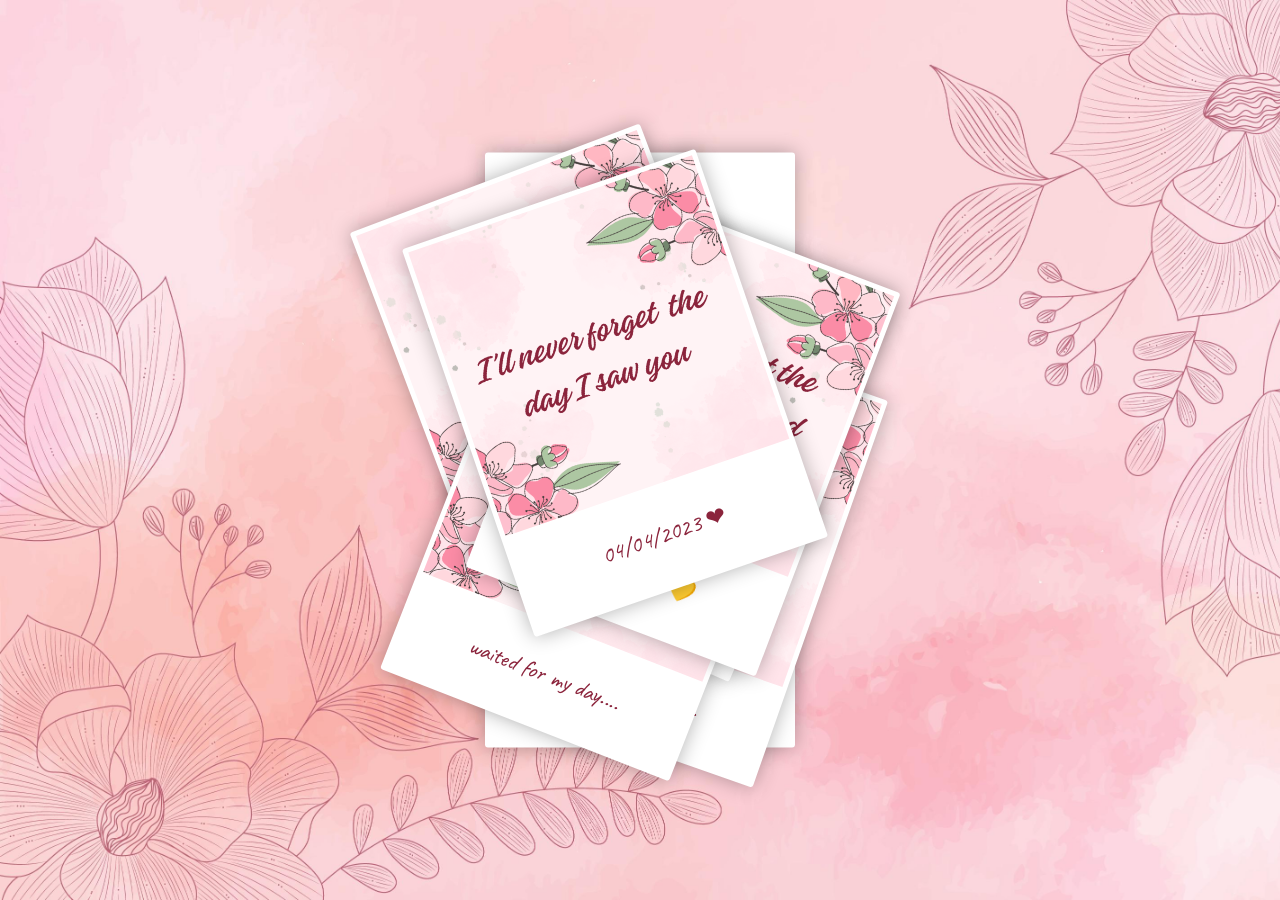
==== index.html @ fdab0eec "Add files via upload" ====
<!DOCTYPE html>
<html lang="en" >
<head>
  <meta charset="UTF-8">
  <title>My</title>
  <link rel="stylesheet" href="./style.css">

</head>
<body>
<!-- partial:index.partial.html -->
<div class="Container">
  <!-- last card -->
  <div class="Picture-video" id="video">
    <iframe class="Picture-img-video" width="300" height="480"  src="video/my.mp4" frameborder="0" allowfullscreen></iframe>
    <div class="Picture-note-video"><span>My Love❤❤</span></div>
  </div>
  <!-- other cards -->
  <div class="Picture">
    <img class="Picture-img" src="images/6.png" alt="" />
    <div class="Picture-note"><span>🥰</span></div>
  </div>
  <div class="Picture">
    <img class="Picture-img" src="images/5.png" alt="" />
    <div class="Picture-note"><span>my 👀</span></div>
  </div>
  <div class="Picture">
    <img class="Picture-img" src="images/4.png" alt="" />
    <div class="Picture-note"><span>92/150 bpm 💓....</span></div>
  </div>

  <div class="Picture">
    <img class="Picture-img" src="images/3.png" alt="" />
    <div class="Picture-note"><span>keep Smiling🤗....</span></div>
  </div>
  <div class="Picture">
    <img class="Picture-img" src="images/7.png" alt="" />
    <div class="Picture-note"><span>waited for my day....</span></div>
  </div>
  <div class="Picture">
    <img class="Picture-img" src="images/2.png" alt="" />
    <div class="Picture-note"><span>06/06/2024 💛</span></div>
  </div>
  <div class="Picture">
    <img class="Picture-img" src="images/1.png" alt="" />
    <div class="Picture-note"><span>04/04/2023 ❤</span></div>
  </div>
</div>
<!-- partial -->
  <script  src="./script.js"></script>

</body>
</html>
---- style.css ----
@import url("https://fonts.googleapis.com/css2?family=Caveat");

.Container {
  position: absolute;
  top: 50%;
  left: 50%;
}

.Picture {
  display: inline-block;
  position: absolute;
  top: 0;
  left: 0;
  border: 5px solid #fff;
  border-radius: 3px;
  background: #fff;
  color: #8B243C;
  box-shadow: 0 0 20px rgba(0, 0, 0, 0.3);
  transform: translate(-50%, -50%);
  user-select: none;
  cursor: pointer;
}
.Picture-video {
  display: inline-block;
  position: absolute;
  top: 0;
  left: 0;
  border: 5px solid #fff;
  border-radius: 3px;
  background: #fff;
  color: #8B243C;
  box-shadow: 0 0 20px rgba(0, 0, 0, 0.3);
  transform: translate(-50%, -50%);
  user-select: none;
  cursor: pointer;
}
.Picture-img {
  display: block;
  width: 300px;
  height: 300px;
  pointer-events: none;
}

.Picture-note {
  display: flex;
  align-items: center;
  justify-content: center;
  width: 300px;
  height: 100px;
  padding: 12px 24px;
  font-size: 1.5rem;
  text-align: center;
}
.Picture-note-video {
  display: flex;
  align-items: center;
  justify-content: center;
  width: 300px;
  height: 100px;
  padding: 12px 24px;
  font-size: 1.5rem;
  text-align: center;
}

.Network {
  display: inline-block;
  padding: 0 5px;
}
.Network-video {
  display: inline-block;
  padding: 0 5px;
}

.Network img {
  width: 1.5rem;
  aspect-ratio: 1 / 1;
  vertical-align: middle;
}

.Network-video img {
  width: 1.5rem;
  aspect-ratio: 1 / 1;
  vertical-align: middle;
}
/* --------------------- */
/* Other styles          */
/* --------------------- */

* {
  box-sizing: border-box;
}

body {
  margin: 0;
  font-family: 'Caveat', serif;
  overflow: hidden;
  background: url(images/5044561.jpg);
  background-repeat: no-repeat;
  background-attachment: fixed;
  background-size: cover;
}
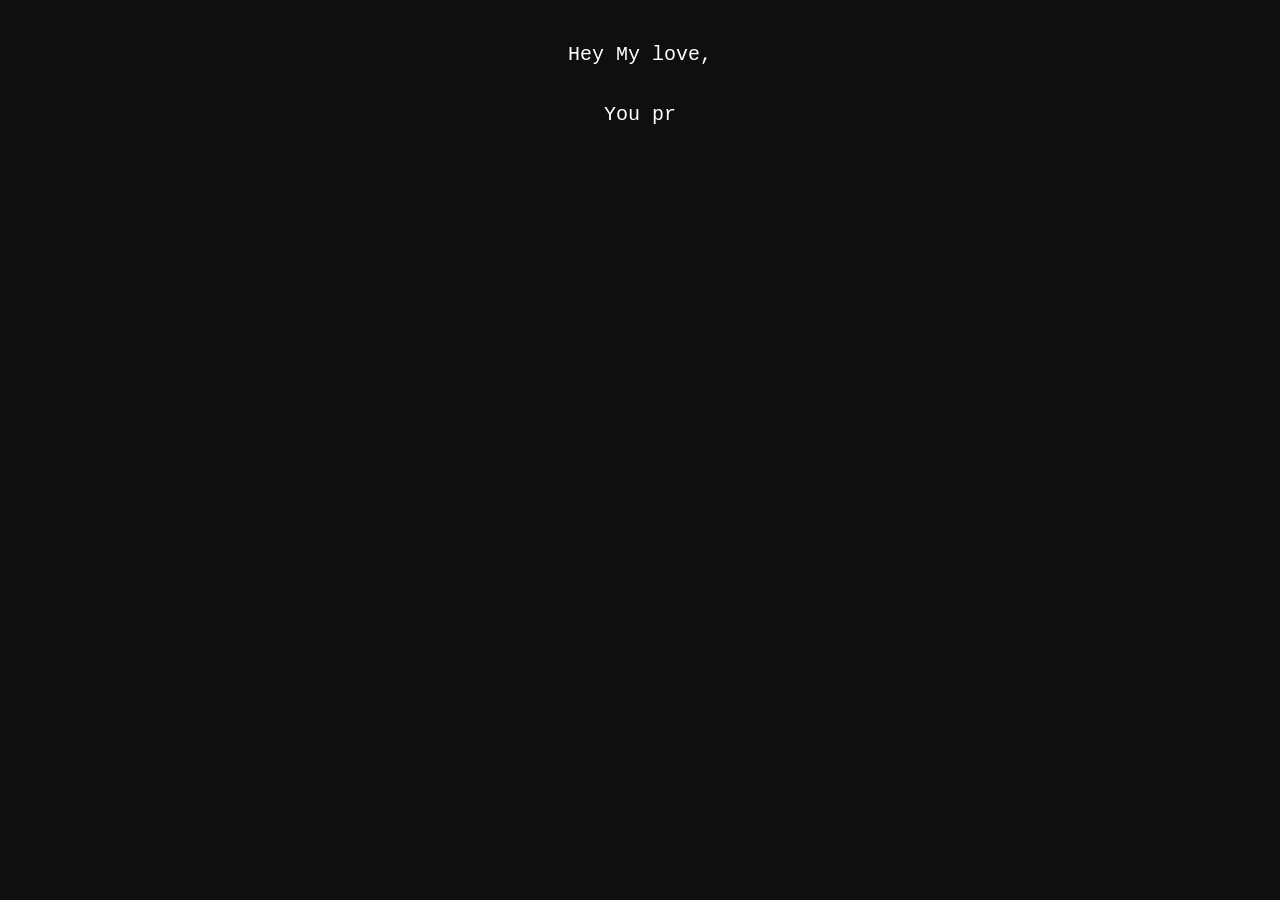
==== commit 51a7ebe6: "Rename index1.html to index.html" ====
--- a/index.html
+++ b/index.html
@@ -1,52 +1,116 @@
 <!DOCTYPE html>
-<html lang="en" >
+<html>
 <head>
-  <meta charset="UTF-8">
-  <title>My</title>
-  <link rel="stylesheet" href="./style.css">
+  <style>
+    body {
+      background-color: #0f0f0f;
+      color: white;
+      overflow: hidden;
+      margin: 0;
+      padding: 0;
+      text-align: center;
+    }
 
+    #text1 {
+      margin: 20px auto;
+      font-family: monospace;
+      font-size: 20px;
+      white-space: pre-wrap;
+      padding: 20px;
+      position: relative;
+      z-index: 10;
+      line-height: 1.5;
+    }
+
+    .heart {
+      position: absolute;
+      color: red;
+      animation: floatUp 4s linear infinite;
+      font-size: 24px;
+      opacity: 0;
+    }
+
+    @keyframes floatUp {
+      0% {
+        transform: translateY(0);
+        opacity: 0;
+      }
+      10% {
+        opacity: 1;
+      }
+      100% {
+        transform: translateY(-1000px);
+        opacity: 0;
+      }
+    }
+
+    #myButton {
+      display: none;
+      margin-top: 20px;
+      padding: 10px 20px;
+      font-size: 18px;
+      background-color: #B24592;
+      border: none;
+      border-radius: 50px;
+      color: white;
+      cursor: pointer;
+      transition: 0.3s;
+    }
+
+    #myButton:hover {
+      background-color: #f15f79;
+    }
+  </style>
 </head>
 <body>
-<!-- partial:index.partial.html -->
-<div class="Container">
-  <!-- last card -->
-  <div class="Picture-video" id="video">
-    <iframe class="Picture-img-video" width="300" height="480"  src="video/my.mp4" frameborder="0" allowfullscreen></iframe>
-    <div class="Picture-note-video"><span>My Love❤❤</span></div>
-  </div>
-  <!-- other cards -->
-  <div class="Picture">
-    <img class="Picture-img" src="images/6.png" alt="" />
-    <div class="Picture-note"><span>🥰</span></div>
-  </div>
-  <div class="Picture">
-    <img class="Picture-img" src="images/5.png" alt="" />
-    <div class="Picture-note"><span>my 👀</span></div>
-  </div>
-  <div class="Picture">
-    <img class="Picture-img" src="images/4.png" alt="" />
-    <div class="Picture-note"><span>92/150 bpm 💓....</span></div>
-  </div>
 
-  <div class="Picture">
-    <img class="Picture-img" src="images/3.png" alt="" />
-    <div class="Picture-note"><span>keep Smiling🤗....</span></div>
-  </div>
-  <div class="Picture">
-    <img class="Picture-img" src="images/7.png" alt="" />
-    <div class="Picture-note"><span>waited for my day....</span></div>
-  </div>
-  <div class="Picture">
-    <img class="Picture-img" src="images/2.png" alt="" />
-    <div class="Picture-note"><span>06/06/2024 💛</span></div>
-  </div>
-  <div class="Picture">
-    <img class="Picture-img" src="images/1.png" alt="" />
-    <div class="Picture-note"><span>04/04/2023 ❤</span></div>
-  </div>
-</div>
-<!-- partial -->
-  <script  src="./script.js"></script>
+<div id="text1"></div>
+<button onclick="navigateToPage()" id="myButton">Surprise ❤️</button>
+
+<script>
+  var i = 0;
+  var txt1 = `Hey My love,[br]
+You probably know that I like you, and I\'m sure if I confessed, you wouldn\'t choose me, and that\'s completely okay.[br]
+You know, the first time I saw you, it wasn\'t love at first sight. But as time passes by, I began to notice you. Every little detail, slowly but surely, showed me that you were exactly the girl I am looking for. When I come to college my first priority is to search you, the moment I see it will become a happiest day in life. And I can\'t forget the day we started talking, it\'s an unforgettable moment in my life. I know if confess you will not agree.[br]
+But with 0.00001% hope tho adugutunna oka chance istava jivithantham gundelo pettukoni chuskunta❤️.[br]
+Maybe I won\'t be the one you choose, but I just wanted you to know that I see you and I think that\'s beautiful. I\'ll be here, quietly supporting you, no matter what.❤️❤️`;
+
+  var speed = 50;
+
+  function typeWriter() {
+    if (i < txt1.length) {
+      if (txt1.substr(i, 4) === '[br]') {
+        document.getElementById("text1").innerHTML += "<br>";
+        i += 4;
+      } else {
+        document.getElementById("text1").innerHTML += txt1.charAt(i);
+        i++;
+      }
+      setTimeout(typeWriter, speed);
+    } else {
+      document.getElementById("myButton").style.display = "inline-block";
+    }
+  }
+
+  function navigateToPage() {
+    window.location.href = "surprise.html";  // <-- Put your target HTML page here
+  }
+
+  typeWriter();
+
+  setInterval(function() {
+    var heart = document.createElement("div");
+    heart.classList.add("heart");
+    heart.innerHTML = "❤️";
+    heart.style.left = Math.random() * window.innerWidth + "px";
+    heart.style.fontSize = (Math.random() * 20 + 20) + "px";
+    document.body.appendChild(heart);
+
+    setTimeout(function() {
+      heart.remove();
+    }, 4000);
+  }, 500);
+</script>
 
 </body>
 </html>
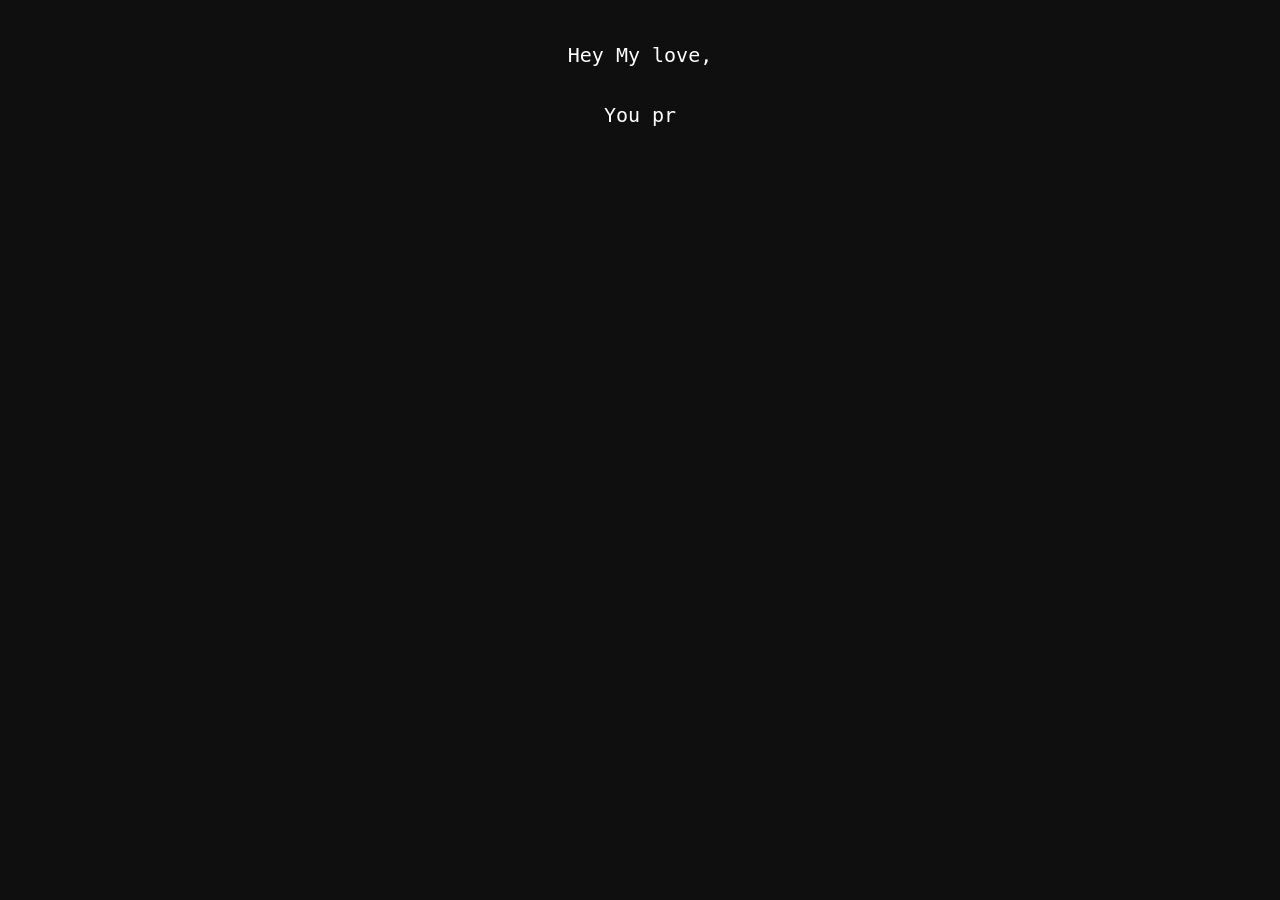
==== commit 743c7be9: "Update index.html" ====
--- a/index.html
+++ b/index.html
@@ -45,21 +45,25 @@
     }
 
     #myButton {
-      display: none;
-      margin-top: 20px;
-      padding: 10px 20px;
-      font-size: 18px;
-      background-color: #B24592;
-      border: none;
-      border-radius: 50px;
-      color: white;
-      cursor: pointer;
-      transition: 0.3s;
-    }
+  display: none;
+  padding: 15px 60px;
+  font-size: 20px;
+  color: white;
+  background-color: #B24592;  /* Purple color */
+  border: 4px solid black;
+  border-radius: 50px;        /* Fully rounded */
+  outline: 2px solid #B24592; /* Extra purple outline to simulate inner stroke */
+  box-shadow: 0 0 0 3px black; /* Outer black outline */
+  cursor: pointer;
+  transition: transform 0.3s;
+}
 
-    #myButton:hover {
-      background-color: #f15f79;
-    }
+#myButton:hover {
+  transform: scale(1.05);
+  background-color: #f15f79;
+  outline: 2px solid #f15f79;
+}
+
   </style>
 </head>
 <body>
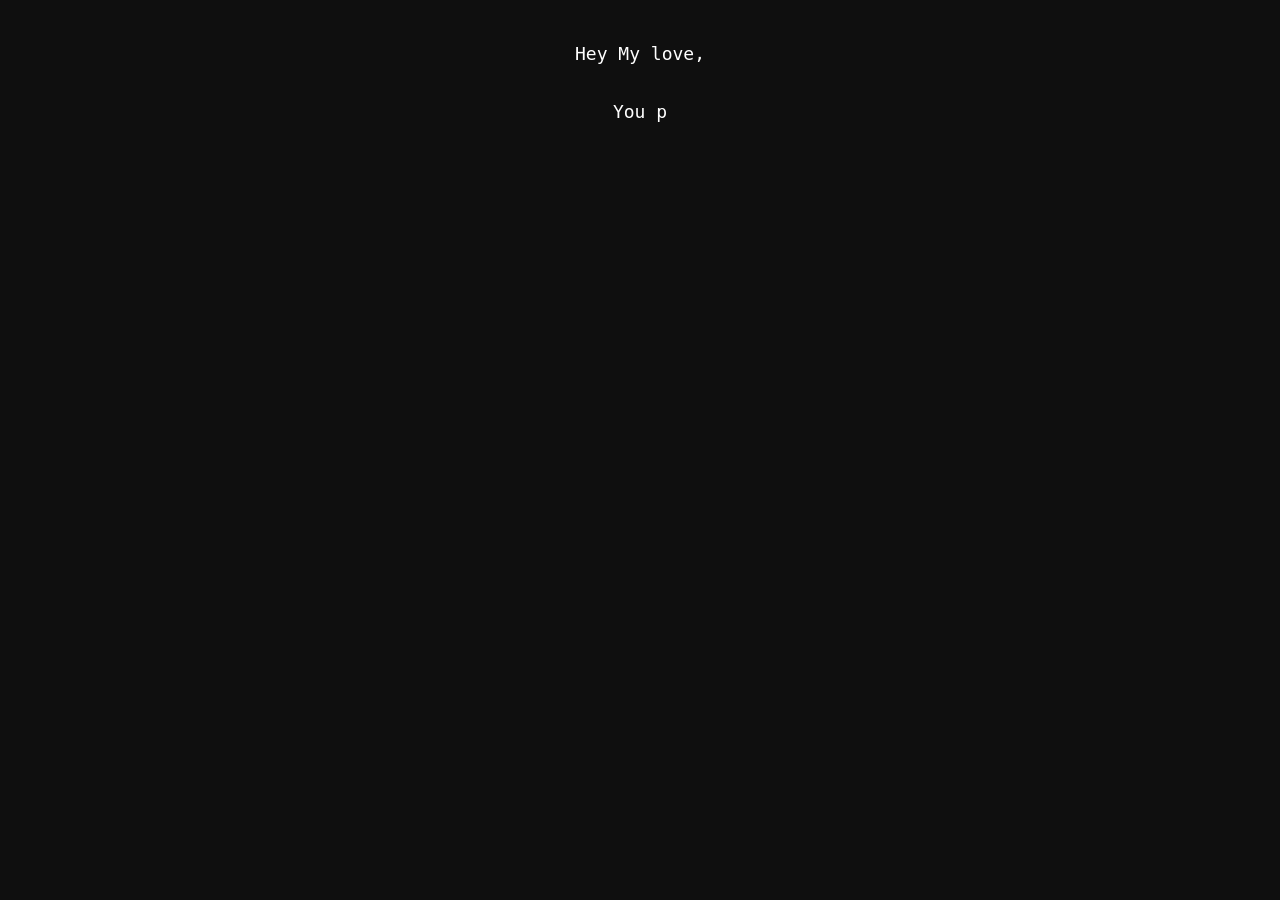
==== commit a8fa0d41: "Update index.html" ====
--- a/index.html
+++ b/index.html
@@ -1,33 +1,34 @@
 <!DOCTYPE html>
 <html>
 <head>
+  <meta name="viewport" content="width=device-width, initial-scale=1.0">
   <style>
     body {
       background-color: #0f0f0f;
       color: white;
-      overflow: hidden;
       margin: 0;
       padding: 0;
       text-align: center;
+      font-family: monospace;
+      overflow-x: hidden;
     }
 
     #text1 {
       margin: 20px auto;
-      font-family: monospace;
-      font-size: 20px;
+      font-size: 18px;
       white-space: pre-wrap;
       padding: 20px;
-      position: relative;
-      z-index: 10;
-      line-height: 1.5;
+      line-height: 1.6;
+      max-width: 90%;
     }
 
     .heart {
-      position: absolute;
+      position: fixed; /* Changed from absolute to fixed */
       color: red;
       animation: floatUp 4s linear infinite;
       font-size: 24px;
       opacity: 0;
+      pointer-events: none; /* Let clicks pass through */
     }
 
     @keyframes floatUp {
@@ -39,31 +40,31 @@
         opacity: 1;
       }
       100% {
-        transform: translateY(-1000px);
+        transform: translateY(-100vh);
         opacity: 0;
       }
     }
 
     #myButton {
-  display: none;
-  padding: 15px 60px;
-  font-size: 20px;
-  color: white;
-  background-color: #B24592;  /* Purple color */
-  border: 4px solid black;
-  border-radius: 50px;        /* Fully rounded */
-  outline: 2px solid #B24592; /* Extra purple outline to simulate inner stroke */
-  box-shadow: 0 0 0 3px black; /* Outer black outline */
-  cursor: pointer;
-  transition: transform 0.3s;
-}
+      display: none;
+      padding: 15px 50px;
+      font-size: 18px;
+      color: white;
+      background-color: #B24592;
+      border: 4px solid black;
+      border-radius: 50px;
+      outline: 2px solid #B24592;
+      box-shadow: 0 0 0 3px black;
+      cursor: pointer;
+      transition: transform 0.3s;
+      margin: 20px auto;
+    }
 
-#myButton:hover {
-  transform: scale(1.05);
-  background-color: #f15f79;
-  outline: 2px solid #f15f79;
-}
-
+    #myButton:hover {
+      transform: scale(1.05);
+      background-color: #f15f79;
+      outline: 2px solid #f15f79;
+    }
   </style>
 </head>
 <body>
@@ -97,7 +98,7 @@
   }
 
   function navigateToPage() {
-    window.location.href = "surprise.html";  // <-- Put your target HTML page here
+    window.location.href = "surprise.html";
   }
 
   typeWriter();
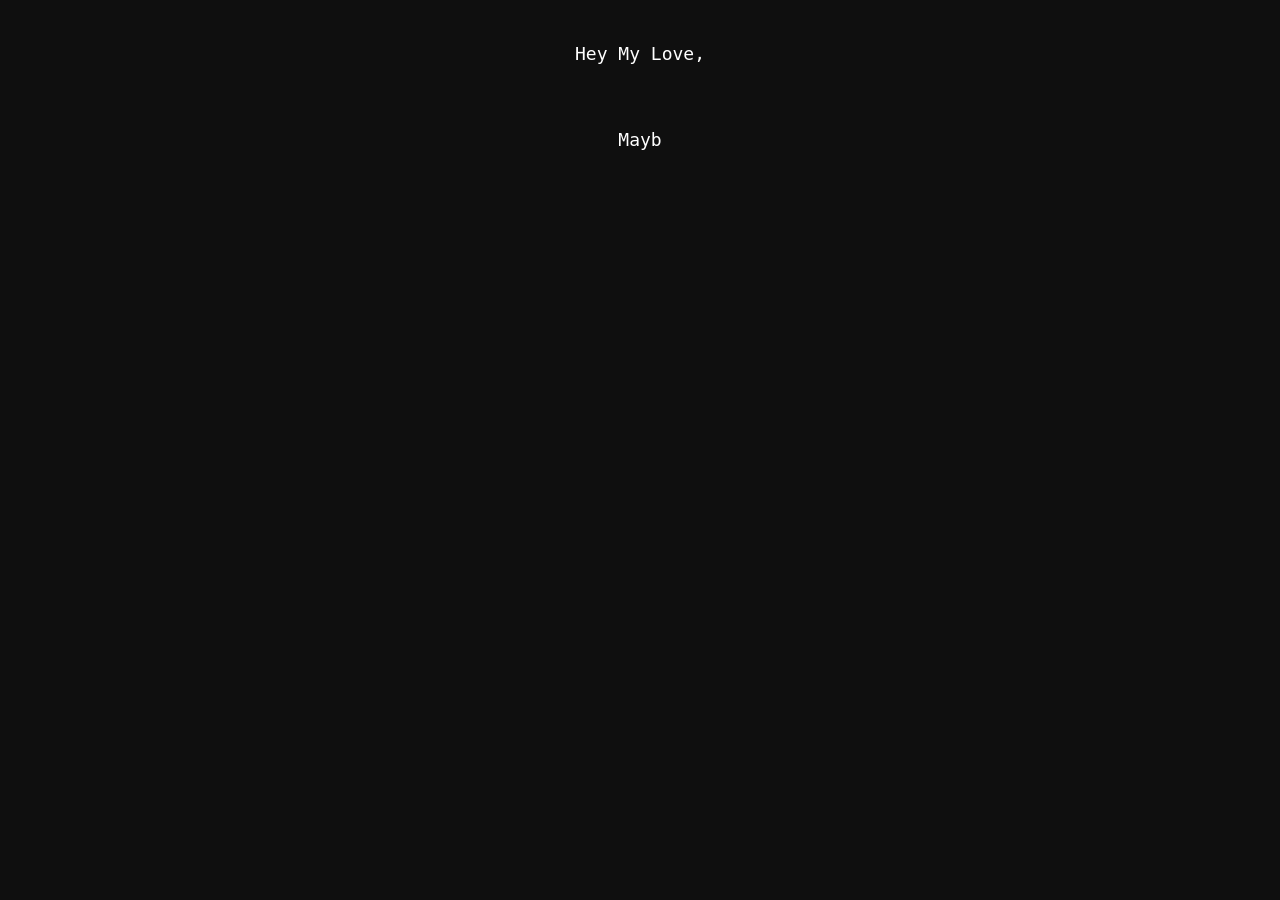
==== commit 6d43425b: "Update index.html" ====
--- a/index.html
+++ b/index.html
@@ -74,11 +74,16 @@
 
 <script>
   var i = 0;
-  var txt1 = `Hey My love,[br]
-You probably know that I like you, and I\'m sure if I confessed, you wouldn\'t choose me, and that\'s completely okay.[br]
-You know, the first time I saw you, it wasn\'t love at first sight. But as time passes by, I began to notice you. Every little detail, slowly but surely, showed me that you were exactly the girl I am looking for. When I come to college my first priority is to search you, the moment I see it will become a happiest day in life. And I can\'t forget the day we started talking, it\'s an unforgettable moment in my life. I know if confess you will not agree.[br]
-But with 0.00001% hope tho adugutunna oka chance istava jivithantham gundelo pettukoni chuskunta❤️.[br]
-Maybe I won\'t be the one you choose, but I just wanted you to know that I see you and I think that\'s beautiful. I\'ll be here, quietly supporting you, no matter what.❤️❤️`;
+  var txt1 = `Hey My Love,[br]
+
+Maybe you already know that — I love you❤️❤️.You know, it wasn’t love at first sight when I first saw you. But day by day, without me realizing it, you began to occupy my thoughts. Every little smile, every glance, every small thing you did made me see that you are exactly the girl I’ve been searching for all my life.[br]
+
+Every morning when I step into college, the first thing I do — before anything else—is look for you. The moment my eyes find you, that becomes the happiest part of my day. And the day we first started talking? That’s a memory I will carry forever in my life.[br]
+
+I know there’s a chance you might say yes or n... if I confessed. But i will respect your decision it might be anything. But even with just 0.00001% hope, I’m standing here, with my hand placing my heart and promising, oka chance istava Jeevithantham gundelo pettukoni chuskunta ❤️.[br]
+
+You are the special person who can't be replaced by anyone in my life.I just wanted to be with you in my entire life.[br]
+No matter what, I’ll be here — silently, sincerely, supporting you always. ❤️❤️`;
 
   var speed = 50;
 
